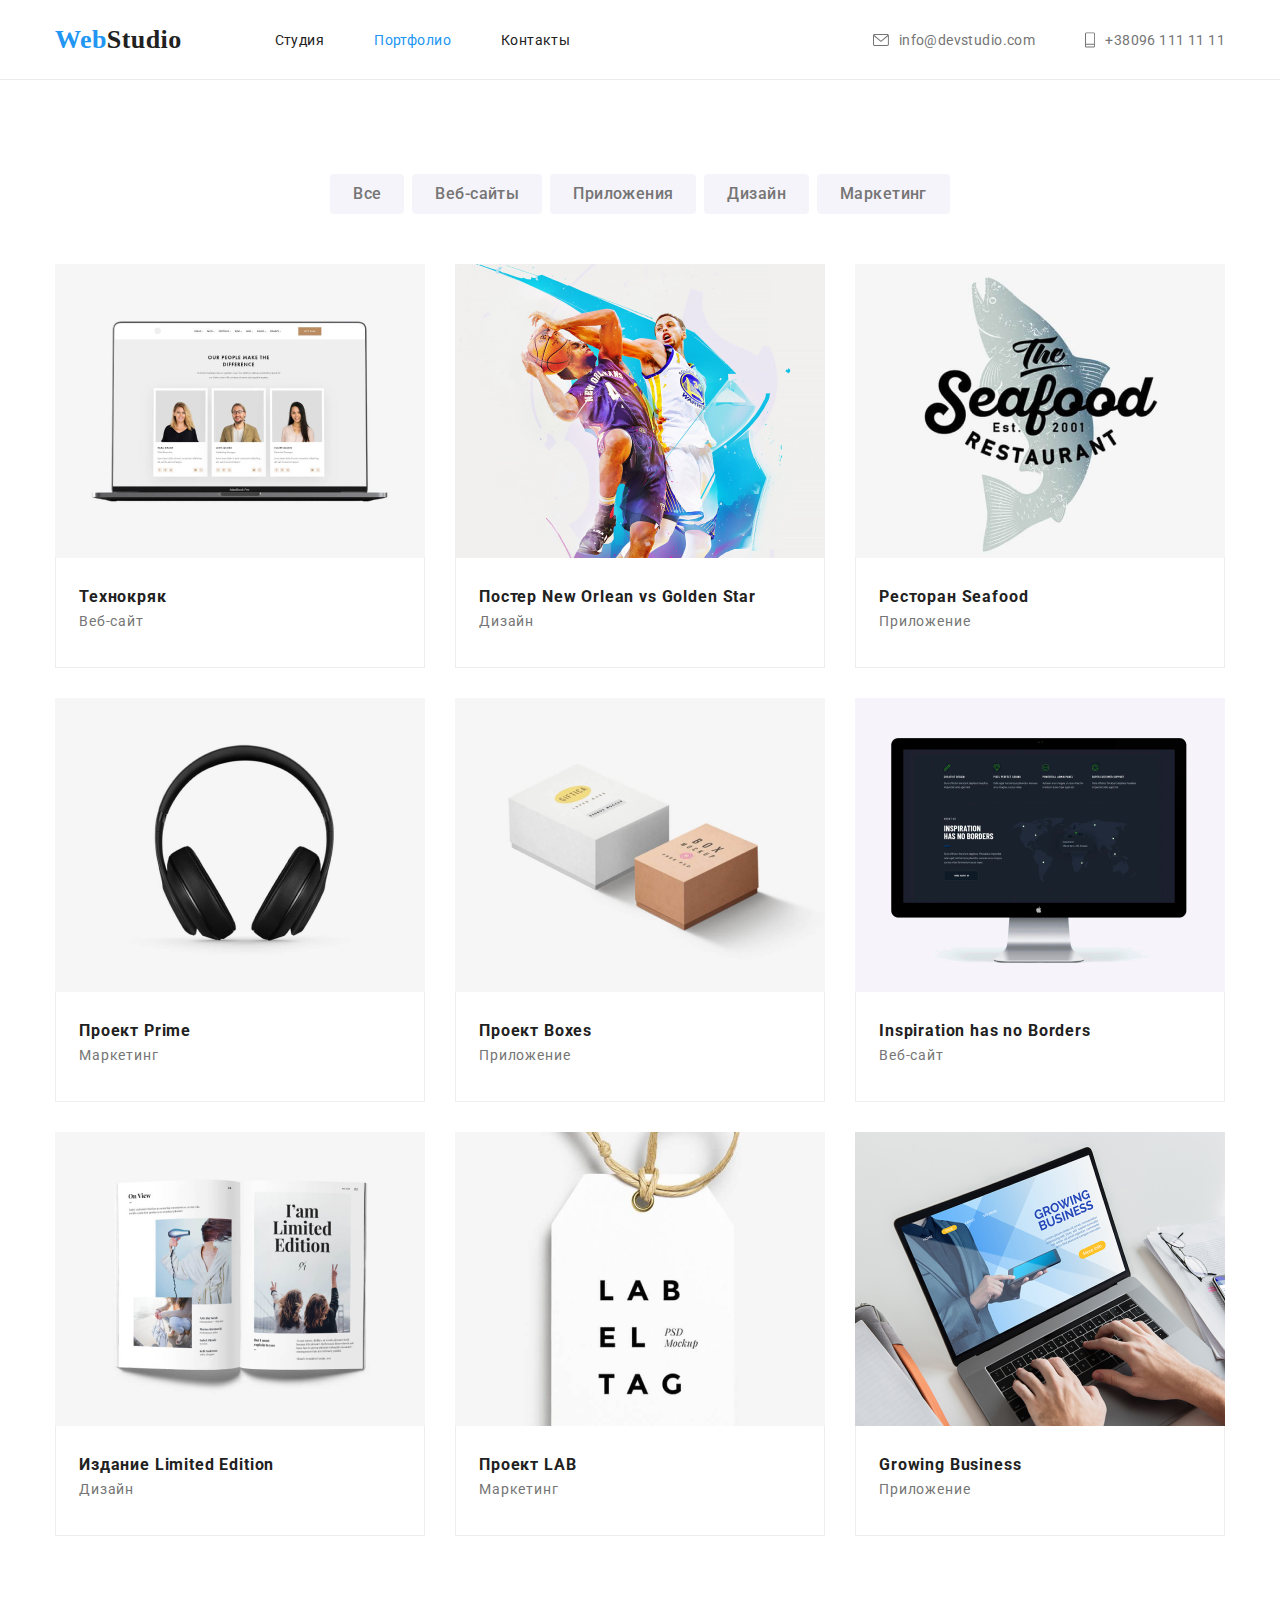
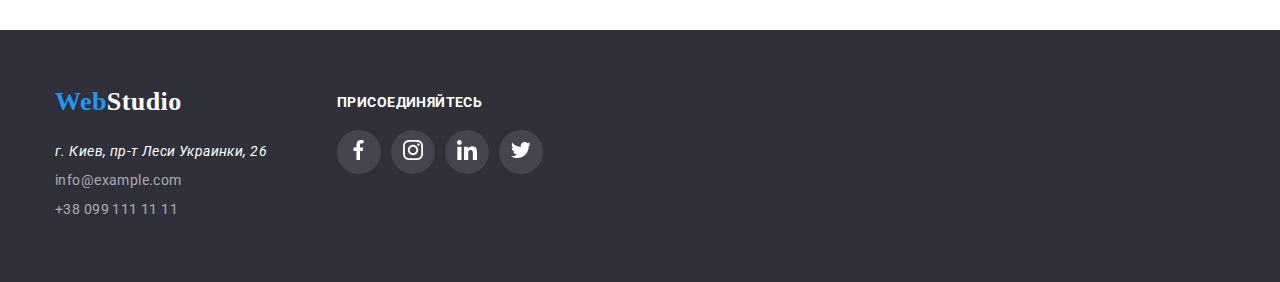
==== portfolio.html @ 9bc7f553 "перенос дз4 в дз5" ====
<!DOCTYPE html>
<html lang="ru">
<head>
    <meta charset="UTF-8">
    <meta name="viewport" content="width=device-width, initial-scale=1.0">
    <link rel="stylesheet" href="./CSS/styles.css">  
    <link rel="stylesheet" href="./CSS/normalize.css">                   
    <link href="https://fonts.googleapis.com/css2?family=Roboto:ital,wght@0,400;1,100&display=fallback" rel="stylesheet">

    <title>Портфолио веб-студии WebStudio</title>
</head>
<body>
    <header>
        <div class="container flexbox">
            <nav class="navv">
        <p class="logo"><a href="./"><span>Web</span>Studio</a></p>
        <ul class="navigation list">
            <li class="menu-list">
                <a href="./">Студия</a>
            </li>
            <li class="menu-list">
                <a href="./portfolio.html" style="color:#2196F3;">Портфолио</a>
            </li>
            <li class="menu-list">
                <a href="/">Контакты</a>
            </li>
        </ul>
    </nav>
        <div class="header-contacts">
            <p><a href="mailto:info@devstudio.com" class="mail">
                <svg>
                    <use href="./images/sprite.svg#icon-mail"></use>
                </svg>
                info@devstudio.com</a></p>
            
                <p><a href="tel:380961111111" class="phone">
                    <svg>
                        <use href="./images/sprite.svg#icon-telephone"></use>
                    </svg>
                    +38096 111 11 11</a></p>
                
                </div>
            </div>
    </header>
    <main>
        <section class="filter-of-works">
            <div class="container">
            <ul class="list">
                <li>Все</li>
                <li>Веб-сайты</li>
                <li>Приложения</li>
                <li>Дизайн</li>
                <li>Маркетинг</li>
            </ul>
        </div>
        </section>
<section class="examples">
    <div class="container">
<h2 class="invisible">Примеры наших работ</h2>
<ul class="list">
    <li><img src="./images/portfolio1.png" alt="Технокряк" width="370" height="294">
        <div class="about-work"><h3>Технокряк</h3>
            <p>Веб-сайт</p></div></li>
    <li><img src="./images/portfolio2.png" alt="Постер New Orlean vs Golden Star" width="370" height="294">
        <div class="about-work"><h3>Постер New Orlean vs Golden Star</h3>
            <p>Дизайн</p></div></li>
    <li><img src="./images/portfolio3.png" alt="Ресторан Seafood" width="370" height="294">
        <div class="about-work"><h3>Ресторан Seafood</h3>
            <p>Приложение</p></div></li>
        <li><img src="./images/portfolio4.png" alt="Проект Prime" width="370" height="294">
            <div class="about-work"><h3>Проект Prime</h3>
                <p>Маркетинг </p></div></li>
        <li><img src="./images/portfolio5.png" alt="Проект Boxes" width="370" height="294">
            <div class="about-work"><h3>Проект Boxes</h3>
                <p>Приложение</p></div></li>
        <li><img src="./images/portfolio6.png" alt="Inspiration has no Borders" width="370" height="294">
            <div class="about-work"><h3>Inspiration has no Borders</h3>
                <p>Веб-сайт</p></div></li>
            <li><img src="./images/portfolio7.png" alt="Издание Limited Edition" width="370" height="294">
                <div class="about-work"><h3>Издание Limited Edition</h3>
                    <p>Дизайн</p></div></li>
            <li><img src="./images/portfolio8.png" alt="Проект LAB" width="370" height="294">
                <div class="about-work"><h3>Проект LAB</h3>
                    <p>Маркетинг</p></div></li>
            <li><img src="./images/portfolio9.png" alt="Growing Business" width="370" height="294">
                <div class="about-work"><h3>Growing Business</h3>
                    <p>Приложение</p></div></li>
</ul>
</div>
</section>

    </main>
    <footer>
        <div class="container">
            <div class="find-us">
                <div class="contact-us">
                    <p class="footer-logo"><span>Web</span>Studio</p>
                    <address>
                    <p>   г. Киев, пр-т Леси Украинки, 26
                    </p>
                    </address>
                    <p><a href="mailto:info@example.com">info@example.com</a></p>
                    <p><a href="tel:380991111111">+38 099 111 11 11</a>
                    </p>
                </div>
                <div class="footer-social"> 
                    <p>Присоединяйтесь</p>
                    <ul class="social list">
                        <li class="social-icon"><button class="but-icon"><svg>
                            <use href="./images/sprite.svg#icon-facebook"></use>
                        </svg></button></li>
                        <li class="social-icon"><button class="but-icon"><svg>
                            <use href="./images/sprite.svg#icon-instagram"></use>
                        </svg></button></li>
                        <li class="social-icon"><button class="but-icon"><svg>
                            <use href="./images/sprite.svg#icon-linkedin"></use>
                        </svg></button></li>
                        <li class="social-icon"><button class="but-icon"><svg>
                            <use href="./images/sprite.svg#icon-twitter"></use>
                        </svg></button></li>
                    </ul>
                </div>
            </div>
            
        </div>
   </footer>
</body>
</html>
---- CSS/styles.css ----
* {
    margin: 0;
    padding:  0px 0px 0px 0px;
}
:root {
    --white: #ffffff;
    --active: #757575;
    --black: #212121;
    --blue: #2196F3;
    --white-transp:rgba(255, 255, 255, 0.6);
    --gray: #F5F4FA;
    --pictures:#AFB1B8;
}
body {
    background-color: var(--white);
    font-family: Roboto;
    font-style: normal;
    font-weight: normal;
    font-size: 14px;
    line-height: 24px;    
    letter-spacing: 0.03em;
    color: var(--active);
}
*::selection{
    background-color: yellowgreen;
}
.container {
    width: 1200px;
    padding: 0 15px;
    margin: 0 auto;

}
.flexbox {
    display: flex;
    justify-content: space-between;
}
h1, h2, h3, h4, h5, h6 {
    color: var(--black);
}
h2 {
    font-size: 36px;
    margin-bottom: 55px;
    text-align: center;
font-family: 'Roboto';
}
h3 {
    font-size: 16px;
}

p {
    margin: 0 0 0px 0;
}
header {
    background-image: url(../images/line-header.png);
    background-position: bottom;
    background-repeat: repeat-x;

}
header .container{
    height: 80px;
    text-align: center;
    
}
.navv {
    display: flex;
    align-items: center;

}
.list {
list-style-type: none;
margin: 0;
padding: 0;
}
.logo {
    font-size: 26px; 
  font-weight: bold;
    font-family: Raleway;
    font-style: normal;
}
.logo a {
    color: var(--black); 
    text-decoration: none;
}
.logo span {
    color: var(--blue);
}
.navigation {
    display: flex;
    margin-left: 93px;
}
.menu-list {
    font-size: 14px;
margin-right: 50px;
    }
    .navigation .menu-list:last-child {
        margin-right: 0px;
    }
    .navigation a {
        text-decoration: none;
        color: var(--black);
    }
    .menu-list a:hover, .menu-list a:focus {
color: var(--blue);
    }

.header-contacts {
    display: flex;
    align-items: center;
}
.header-contacts p {
    margin-left: 50px;
}
.header-contacts p:first-child {
    margin-left: 0px;

}


.header-contacts a{
    display: flex;
    align-items: center;
    padding: 0;
}
.header-contacts a{
    color: var(--active);
    text-decoration: none;
}
.header-contacts a:hover, .header-contacts a:focus {
    color: var(--blue);
}
.mail svg {
    width: 16px;
    height: 12px;
    margin-right: 10px;
    fill:var(--active);
}
.mail:hover svg,  .mail:focus svg {
    fill: var(--blue);
}
.phone svg {
    width: 10px;
    height: 16px;
    margin-right: 10px;
    fill:var(--active);
}
.phone:hover svg,  .phone:focus svg {
    fill: var(--blue);
}
/* .mail::before {
    content: "";
    width: 16px;
  height: 12px;
    margin-right: 10px;
    background-image: url(../images/icons/mail.svg);
    background-repeat: no-repeat;
} 
.phone::before {
    content: "";
    width: 10px;
  height: 16px;
    margin-right: 10px;
    background-image: url(../images/icons/telephone.svg);
    background-repeat: no-repeat;
}*/

.maininfo {
height: 600px;
background-image: linear-gradient(rgba(47, 48, 58, 0.4) 50%, rgba(47, 48, 58, 0.4) 100%), url(../images/webstudio-banner.jpg);
background-repeat: no-repeat, no-repeat;
background-position-x: center, center;
background-size: 1600px, 1600px;
text-align: center;
padding-top: 200px;
}
.mainslogan {
padding: 30px;
font-family: Roboto;
font-style: normal;
font-weight: 900;
font-size: 44px;
line-height: 60px;
text-align: center;
letter-spacing: 0.06em;
text-transform: uppercase;
color: var(--white);
}
button {
    background-color: var(--blue);
}

.order-service {
width: 200px;
height: 50px;
background-color: var(--blue);
font-family: Roboto;
font-style: normal;
font-weight: bold;
font-size: 16px;
line-height: 30px;
text-align: center;
letter-spacing: 0.06em;
padding: 10px 30px;
color: var(--white);
border-radius: 4px;
}
.qualities {
    font-size: 14px;
    padding: 94px 15px;
    letter-spacing: 0.03em;
    font-weight: normal;
}
.qualities h3 {
    text-transform: uppercase;
    font-size: 14px;
    margin:0 0 10px 0px;


}
.qualities ul{
    display: flex;
}
.item-1, .item-2, .item-3, .item-4{
    width:270px;
    margin: 0 30px 0 -5px;
   
}
.special-aspects:last-child {
    margin-right: 0px;

}
.special-aspects::before{
    content:"";
    display: block;
    width: 270px;
    height: 120px;
    margin-bottom: 30px;
    background-color: var(--gray);
    background-position: center top 30px;
    border-radius: 4px;
background-repeat: no-repeat;
}
.item-1::before{
    background-image: url(../images/icons/details.png);
}
.item-2::before{
    background-image: url(../images/icons/clock.png);
}
.item-3::before{
    background-image: url(../images/icons/diagram.png);

}
.item-4::before{
    background-image: url(../images/icons/technologies.png);

}

.what-we-do ul {
    display: flex;
    justify-content: space-between;
    padding-bottom: 94px;
}

.what-we-do1 {
    margin-right: 30px;
}
.what-we-do1:last-child {
    margin-right: 0px;
}

.our-team {
    background: var(--gray) repeat-x;
    padding: 94px 15px;
}

.list-of-teammates{
    display: flex;
    
}
.team {
    background: var(--white);  
    box-shadow: 0px 1px 3px rgba(0, 0, 0, 0.12), 0px 1px 1px rgba(0, 0, 0, 0.14), 0px 2px 1px rgba(0, 0, 0, 0.2);
    border-radius: 0px 0px 4px 4px;
    margin: 0 30px 30px 0;
    width: 270px;
   

}
.teammate {
    text-align: center;
    padding: 30px 0 30px 0;
}
/* начало иконки соцсетей */
.but-icon {
    background-color: var(--white);
    border:none;
    margin-right: 10px;
    padding: 0px;
    width: 44px;
    height: 44px;
    border-radius: 50%;

}
.social {
    display: flex;
    justify-content: center;
    margin-top: 16px;
}
.but-icon svg {
    width: 20px;
height: 20px;
border:none;
fill:var(--pictures);
}

.but-icon:hover svg, .but-icon:focus svg{
    fill:var(--white);
}
.but-icon:hover, .but-icon:focus {
    background-color:var(--blue);

    border-radius: 50%;
} 
/* конец иконки соцсетей */
.customers {
    padding-top: 94px;
    padding-bottom: 94px;
}
.customers ul {
    display: flex;
}
.customer-logo a {
    display: block;
    border: 1px solid var(--pictures);
    border-radius: 4px;
    width: 170px;
    height: 90px;
    margin-right: 30px;
    padding: 22px 45px;
}
.customer-logo a:hover, .customer-logo a:focus {
    border: 1px solid var(--blue);
}
.customer-logo a:hover svg, .customer-logo a:focus svg {
fill:var(--blue);
}
.customer-logo svg {
    fill: var(--pictures);
    
    width: 80px;
    height: 45px;
}

.invisible {
    display:none;
}
/* -----Портфолио------- */
.filter-of-works ul{
    display: flex;
    justify-content: center;
    margin-top: 94px;
    margin-bottom: 50px;
}
.filter-of-works li {
    margin-right: 8px;
    border: 1px solid var(--gray);
    background: var(--gray);
border-radius: 4px;
font-style: normal;
font-weight: 500;
font-size: 16px;
line-height: 26px;
padding: 6px 22px;
}
.filter-of-works li:last-child{
    margin-right: 0px;
}
.filter-of-works li:hover, .filter-of-works li:focus {
  background: var(--blue);
  color: var(--white);
  cursor: pointer;
}

.examples ul {
    display: flex;
    flex-direction: row;
    flex-wrap: wrap;
    margin-bottom: 64px;
}
.examples li {
margin: 0 30px 30px 0;
background-image: url(../images/container-item.png);
height: 404px;}

.examples li:nth-child(3n) {
    margin: 0 0px 30px 0;
    }
    .examples li:hover, .examples li:focus {
        cursor: pointer;
box-shadow: 0px 1px 1px rgba(0, 0, 0, 0.12), 0px 4px 4px rgba(0, 0, 0, 0.06), 1px 4px 6px rgba(0, 0, 0, 0.16);
}

.about-work {
letter-spacing: 0.06em;
text-indent: 24px;
margin-bottom: 20px;
margin-top: 20px;
}
.about-work h3 {
    display: block;
    max-width: 346px;
}















footer {
    height: 252px;
    background: url(../images/banner.png) repeat-x;
    color: var(--white);
    padding: 60px 15px 60px 15px;
}

footer a {
color: var(--white-transp);
text-decoration: none;
}
footer a:hover, footer a:focus {
color: var(--blue);
text-decoration: none;
}
footer p {
    margin-bottom: 5px;
    }
.footer-logo {
    font-size: 26px;
    padding-bottom: 20px;
    font-weight: bold;
    font-family: Raleway;
    font-style: normal;
    width: 100px;
}
.footer-logo span {
    color: var(--blue);
}
.find-us {
    display: flex;
}
.footer-social {
    text-transform: uppercase;
    margin-left: 70px;
    font-weight: bold;
}
footer .but-icon {
    background-color:rgba(255, 255, 255, 0.1);
}
footer .but-icon svg{
fill:var(--white);}
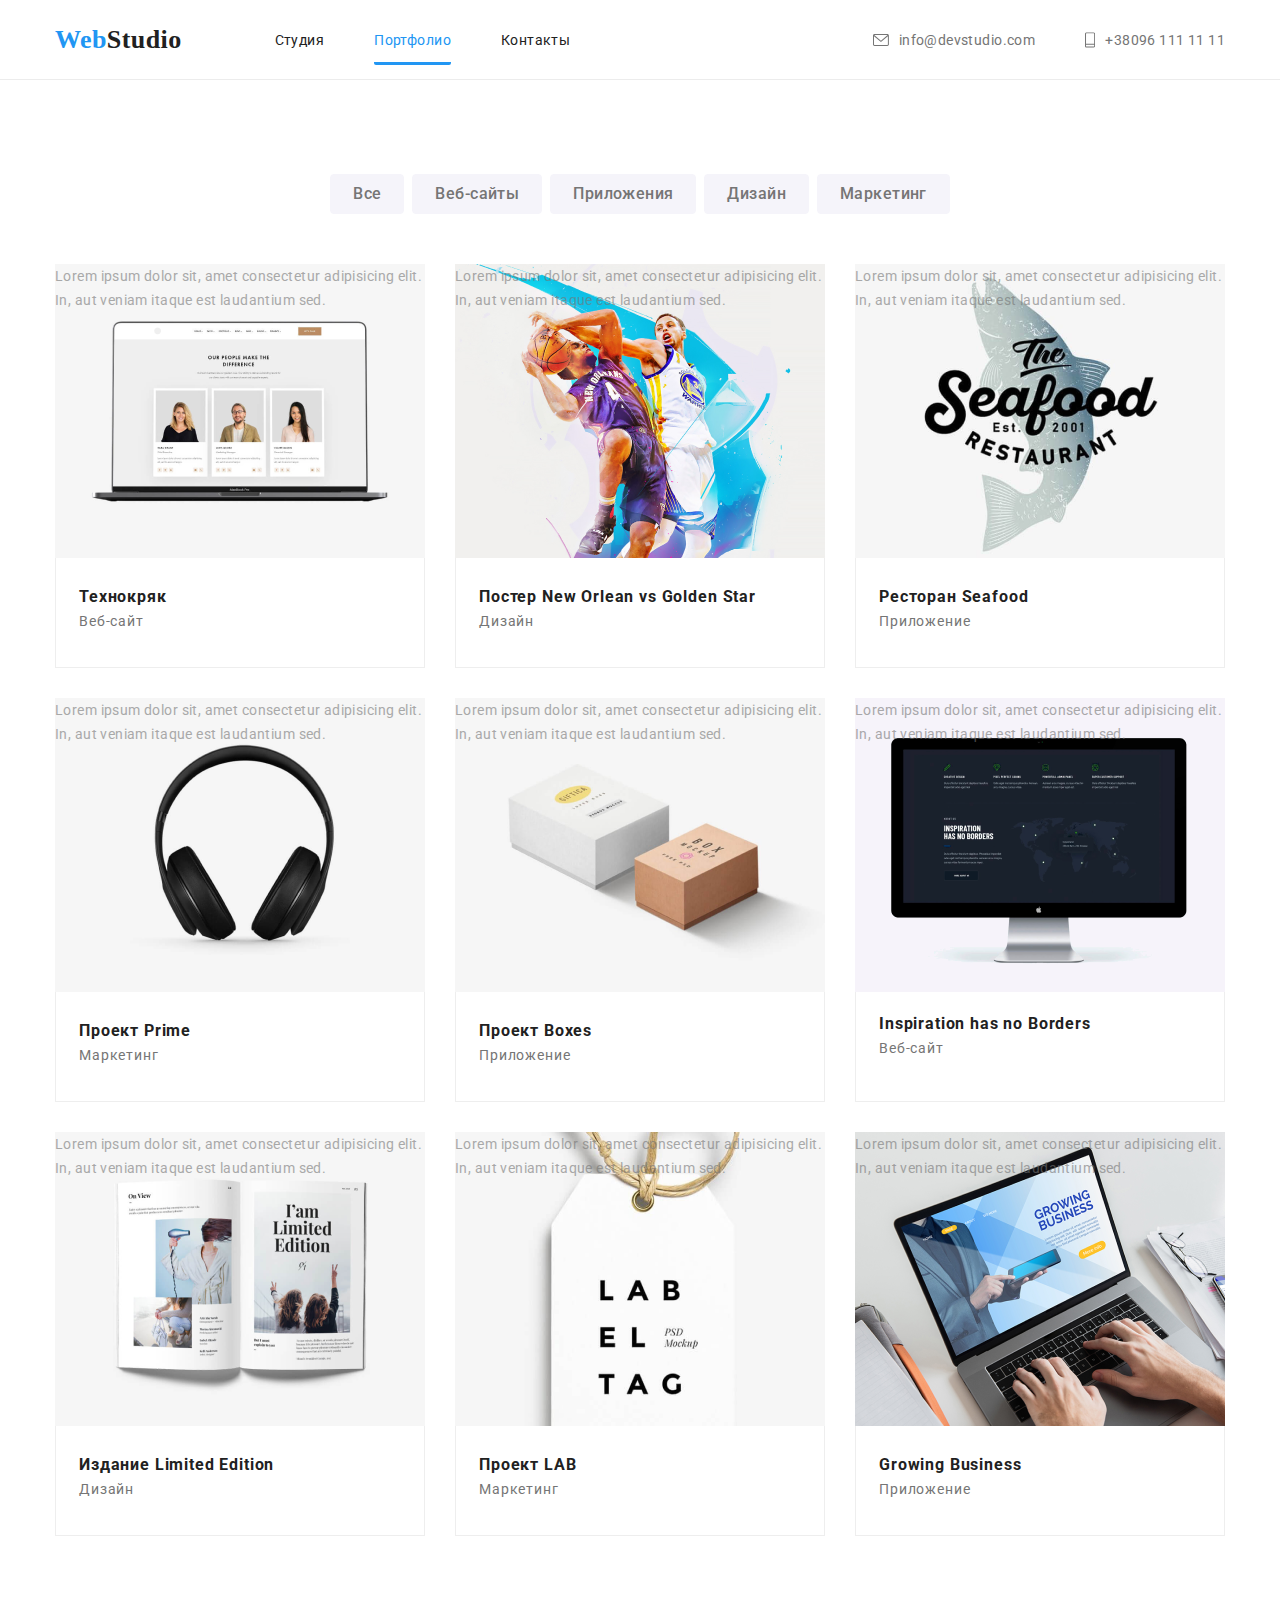
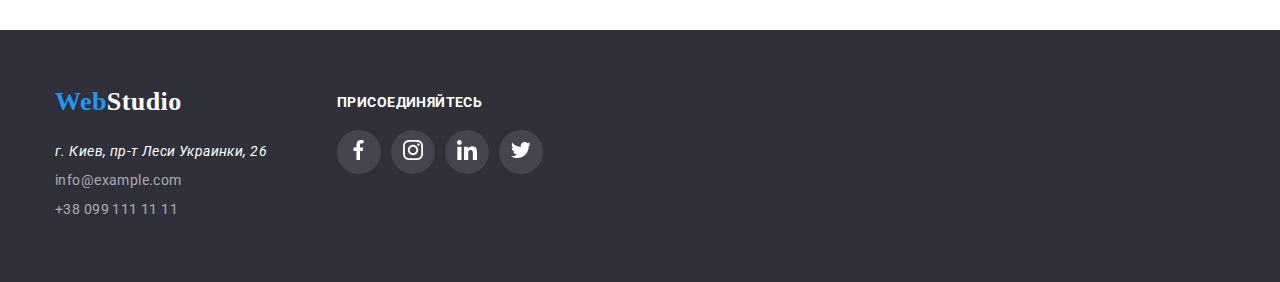
==== commit 0cc894f2: "половина дз5" ====
--- a/portfolio.html
+++ b/portfolio.html
@@ -5,9 +5,9 @@
     <meta name="viewport" content="width=device-width, initial-scale=1.0">
     <link rel="stylesheet" href="./CSS/styles.css">  
     <link rel="stylesheet" href="./CSS/normalize.css">                   
-    <link href="https://fonts.googleapis.com/css2?family=Roboto:ital,wght@0,400;1,100&display=fallback" rel="stylesheet">
+    <link href="https://fonts.googleapis.com/css2?family=Roboto:ital,wght@0,300;1,100&display=fallback" rel="stylesheet">
 
-    <title>Портфолио веб-студии WebStudio</title>
+    <title>WebStudio - разработка программного обеспечения</title>
 </head>
 <body>
     <header>
@@ -16,24 +16,24 @@
         <p class="logo"><a href="./"><span>Web</span>Studio</a></p>
         <ul class="navigation list">
             <li class="menu-list">
-                <a href="./">Студия</a>
+                <a href="./" class="animation">Студия</a>
             </li>
             <li class="menu-list">
-                <a href="./portfolio.html" style="color:#2196F3;">Портфолио</a>
+                <a href="./portfolio.html" style="color:#2196F3;" class="active animation">Портфолио</a>
             </li>
             <li class="menu-list">
-                <a href="/">Контакты</a>
+                <a href="/" class="animation">Контакты</a>
             </li>
         </ul>
     </nav>
         <div class="header-contacts">
-            <p><a href="mailto:info@devstudio.com" class="mail">
+            <p><a href="mailto:info@devstudio.com" class="mail animation">
                 <svg>
                     <use href="./images/sprite.svg#icon-mail"></use>
                 </svg>
                 info@devstudio.com</a></p>
             
-                <p><a href="tel:380961111111" class="phone">
+                <p><a href="tel:380961111111" class="phone animation">
                     <svg>
                         <use href="./images/sprite.svg#icon-telephone"></use>
                     </svg>
@@ -46,11 +46,11 @@
         <section class="filter-of-works">
             <div class="container">
             <ul class="list">
-                <li>Все</li>
-                <li>Веб-сайты</li>
-                <li>Приложения</li>
-                <li>Дизайн</li>
-                <li>Маркетинг</li>
+                <li class="animation">Все</li>
+                <li class="animation">Веб-сайты</li>
+                <li class="animation">Приложения</li>
+                <li class="animation">Дизайн</li>
+                <li class="animation">Маркетинг</li>
             </ul>
         </div>
         </section>
@@ -58,32 +58,41 @@
     <div class="container">
 <h2 class="invisible">Примеры наших работ</h2>
 <ul class="list">
-    <li><img src="./images/portfolio1.png" alt="Технокряк" width="370" height="294">
-        <div class="about-work"><h3>Технокряк</h3>
+    <li class="example animation"><div class="large-descr"><img src="./images/portfolio1.png" alt="Технокряк" width="370" height="294">
+        <p>Lorem ipsum dolor sit, amet consectetur adipisicing elit. In, aut veniam itaque est laudantium sed.
+        </p><div class="about-work"><h3>Технокряк</h3>
             <p>Веб-сайт</p></div></li>
-    <li><img src="./images/portfolio2.png" alt="Постер New Orlean vs Golden Star" width="370" height="294">
-        <div class="about-work"><h3>Постер New Orlean vs Golden Star</h3>
+    <li class="example animation"><div class="large-descr"><img src="./images/portfolio2.png" alt="Постер New Orlean vs Golden Star" width="370" height="294">
+        <p>Lorem ipsum dolor sit, amet consectetur adipisicing elit. In, aut veniam itaque est laudantium sed.
+        </p><div class="about-work"><h3>Постер New Orlean vs Golden Star</h3>
             <p>Дизайн</p></div></li>
-    <li><img src="./images/portfolio3.png" alt="Ресторан Seafood" width="370" height="294">
-        <div class="about-work"><h3>Ресторан Seafood</h3>
+    <li class="example animation"><div class="large-descr"><img src="./images/portfolio3.png" alt="Ресторан Seafood" width="370" height="294">
+        <p>Lorem ipsum dolor sit, amet consectetur adipisicing elit. In, aut veniam itaque est laudantium sed.
+        </p><div class="about-work"><h3>Ресторан Seafood</h3>
             <p>Приложение</p></div></li>
-        <li><img src="./images/portfolio4.png" alt="Проект Prime" width="370" height="294">
-            <div class="about-work"><h3>Проект Prime</h3>
+        <li class="example animation"><div class="large-descr"><img src="./images/portfolio4.png" alt="Проект Prime" width="370" height="294">
+            <p>Lorem ipsum dolor sit, amet consectetur adipisicing elit. In, aut veniam itaque est laudantium sed.
+        </p><div class="about-work"><h3>Проект Prime</h3>
                 <p>Маркетинг </p></div></li>
-        <li><img src="./images/portfolio5.png" alt="Проект Boxes" width="370" height="294">
-            <div class="about-work"><h3>Проект Boxes</h3>
+        <li class="example animation"><div class="large-descr"><img src="./images/portfolio5.png" alt="Проект Boxes" width="370" height="294">
+            <p>Lorem ipsum dolor sit, amet consectetur adipisicing elit. In, aut veniam itaque est laudantium sed.
+        </p><div class="about-work"><h3>Проект Boxes</h3>
                 <p>Приложение</p></div></li>
-        <li><img src="./images/portfolio6.png" alt="Inspiration has no Borders" width="370" height="294">
+        <li class="example animation"><div class="large-descr"><div class="large-descr"><img src="./images/portfolio6.png" alt="Inspiration has no Borders" width="370" height="294">
+        <p>Lorem ipsum dolor sit, amet consectetur adipisicing elit. In, aut veniam itaque est laudantium sed.
+        </p>
+        </div>
+            
             <div class="about-work"><h3>Inspiration has no Borders</h3>
                 <p>Веб-сайт</p></div></li>
-            <li><img src="./images/portfolio7.png" alt="Издание Limited Edition" width="370" height="294">
-                <div class="about-work"><h3>Издание Limited Edition</h3>
+            <li class="example animation"><div class="large-descr"><img src="./images/portfolio7.png" alt="Издание Limited Edition" width="370" height="294">
+                <p>Lorem ipsum dolor sit, amet consectetur adipisicing elit. In, aut veniam itaque est laudantium sed.</p><div><div class="about-work"><h3>Издание Limited Edition</h3>
                     <p>Дизайн</p></div></li>
-            <li><img src="./images/portfolio8.png" alt="Проект LAB" width="370" height="294">
-                <div class="about-work"><h3>Проект LAB</h3>
+            <li class="example animation"><div class="large-descr"><img src="./images/portfolio8.png" alt="Проект LAB" width="370" height="294">
+                <p>Lorem ipsum dolor sit, amet consectetur adipisicing elit. In, aut veniam itaque est laudantium sed.</p><div><div class="about-work"><h3>Проект LAB</h3>
                     <p>Маркетинг</p></div></li>
-            <li><img src="./images/portfolio9.png" alt="Growing Business" width="370" height="294">
-                <div class="about-work"><h3>Growing Business</h3>
+            <li class="example animation"><div class="large-descr"><img src="./images/portfolio9.png" alt="Growing Business" width="370" height="294">
+                <p>Lorem ipsum dolor sit, amet consectetur adipisicing elit. In, aut veniam itaque est laudantium sed.</p><div><div class="about-work"><h3>Growing Business</h3>
                     <p>Приложение</p></div></li>
 </ul>
 </div>
@@ -99,23 +108,23 @@
                     <p>   г. Киев, пр-т Леси Украинки, 26
                     </p>
                     </address>
-                    <p><a href="mailto:info@example.com">info@example.com</a></p>
-                    <p><a href="tel:380991111111">+38 099 111 11 11</a>
+                    <p><a href="mailto:info@example.com" class="animation">info@example.com</a></p>
+                    <p><a href="tel:380991111111" class="animation">+38 099 111 11 11</a>
                     </p>
                 </div>
                 <div class="footer-social"> 
                     <p>Присоединяйтесь</p>
                     <ul class="social list">
-                        <li class="social-icon"><button class="but-icon"><svg>
+                        <li class="social-icon"><button class="but-icon animation"><svg>
                             <use href="./images/sprite.svg#icon-facebook"></use>
                         </svg></button></li>
-                        <li class="social-icon"><button class="but-icon"><svg>
+                        <li class="social-icon"><button class="but-icon animation"><svg>
                             <use href="./images/sprite.svg#icon-instagram"></use>
                         </svg></button></li>
-                        <li class="social-icon"><button class="but-icon"><svg>
+                        <li class="social-icon"><button class="but-icon animation"><svg>
                             <use href="./images/sprite.svg#icon-linkedin"></use>
                         </svg></button></li>
-                        <li class="social-icon"><button class="but-icon"><svg>
+                        <li class="social-icon"><button class="but-icon animation"><svg>
                             <use href="./images/sprite.svg#icon-twitter"></use>
                         </svg></button></li>
                     </ul>
--- a/CSS/styles.css
+++ b/CSS/styles.css
@@ -9,7 +9,7 @@
     --blue: #2196F3;
     --white-transp:rgba(255, 255, 255, 0.6);
     --gray: #F5F4FA;
-    --pictures:#AFB1B8;
+    --pictures-gray:#AFB1B8;
 }
 body {
     background-color: var(--white);
@@ -88,10 +88,6 @@
     display: flex;
     margin-left: 93px;
 }
-.menu-list {
-    font-size: 14px;
-margin-right: 50px;
-    }
     .navigation .menu-list:last-child {
         margin-right: 0px;
     }
@@ -99,9 +95,45 @@
         text-decoration: none;
         color: var(--black);
     }
-    .menu-list a:hover, .menu-list a:focus {
+    .menu-list {
+        font-size: 14px;
+    margin-right: 50px;
+        }
+    .menu-list:hover a, .menu-list:focus a {
 color: var(--blue);
     }
+    .menu-list a{
+        position: relative;
+    }
+
+.menu-list a::after {
+    content: "";
+    position: absolute;
+}
+.menu-list:hover a::after {
+    content: "";
+display: block;
+    width: 100%;
+border-radius:0 0 2px 2px;
+margin-top: 10px;
+    height: 3px;
+    background-color: var(--blue);
+    transition: 250ms cubic-bezier(0.4, 0, 0.2, 1);
+
+}
+.active::after {
+    content: "";
+display: block;
+    width: 100%;
+border-radius:0 0 2px 2px;
+margin-top: 10px;
+    height: 3px;
+    background-color: var(--blue);
+    
+}
+
+
+
 
 .header-contacts {
     display: flex;
@@ -203,6 +235,9 @@
 color: var(--white);
 border-radius: 4px;
 }
+.order-service {
+    cursor: pointer;
+}
 .qualities {
     font-size: 14px;
     padding: 94px 15px;
@@ -261,11 +296,27 @@
 }
 
 .what-we-do1 {
+    position: relative;
+height: 294px;
     margin-right: 30px;
 }
 .what-we-do1:last-child {
     margin-right: 0px;
 }
+.descr-of-work {
+    position: absolute;
+    bottom:0px;
+    left: 0px;
+    color: var(--white);
+text-align: center;
+font-weight: bold;
+font-style: italic;
+    padding-left: 10px;
+    padding-bottom: 5px;
+    background-image: linear-gradient(rgba(47, 48, 58, 0.6) 50%, rgba(47, 48, 58, 0.6) 100%);
+}
+
+
 
 .our-team {
     background: var(--gray) repeat-x;
@@ -309,7 +360,7 @@
     width: 20px;
 height: 20px;
 border:none;
-fill:var(--pictures);
+fill:var(--pictures-gray);
 }
 
 .but-icon:hover svg, .but-icon:focus svg{
@@ -328,23 +379,23 @@
 .customers ul {
     display: flex;
 }
-.customer-logo a {
+.customer-logo {
     display: block;
-    border: 1px solid var(--pictures);
+    border: 1px solid var(--pictures-gray);
     border-radius: 4px;
     width: 170px;
     height: 90px;
     margin-right: 30px;
     padding: 22px 45px;
 }
-.customer-logo a:hover, .customer-logo a:focus {
+.customer-logo:hover, .customer-logo:focus {
     border: 1px solid var(--blue);
 }
-.customer-logo a:hover svg, .customer-logo a:focus svg {
+.customer-logo:hover svg, .customer-logo:focus svg {
 fill:var(--blue);
 }
 .customer-logo svg {
-    fill: var(--pictures);
+    fill: var(--pictures-gray);
     
     width: 80px;
     height: 45px;
@@ -353,7 +404,7 @@
 .invisible {
     display:none;
 }
-/* -----Портфолио------- */
+/* -----Портфолио начало------- */
 .filter-of-works ul{
     display: flex;
     justify-content: center;
@@ -386,17 +437,38 @@
     flex-wrap: wrap;
     margin-bottom: 64px;
 }
-.examples li {
+.example {
 margin: 0 30px 30px 0;
 background-image: url(../images/container-item.png);
-height: 404px;}
-
-.examples li:nth-child(3n) {
+height: 404px;
+position: relative;
+}
+
+.example:nth-child(3n) {
     margin: 0 0px 30px 0;
     }
-    .examples li:hover, .examples li:focus {
+    .example:hover, .example:focus {
         cursor: pointer;
 box-shadow: 0px 1px 1px rgba(0, 0, 0, 0.12), 0px 4px 4px rgba(0, 0, 0, 0.06), 1px 4px 6px rgba(0, 0, 0, 0.16);
+}
+.example::after{
+    content: "";
+    position: absolute;
+}
+
+
+
+.large-descr{
+    position: relative;
+    width: 370px;
+height: 294px;
+}
+.large-descr > p {
+    position: absolute;
+    bcg:var(--blue);
+    opacity: 0.6;
+    top: 0;
+    left: 0;
 }
 
 .about-work {
@@ -409,8 +481,11 @@
     display: block;
     max-width: 346px;
 }
-
-
+/* -----Портфолио конец------- */
+
+.animation {
+transition: 250ms cubic-bezier(0.4, 0, 0.2, 1);
+}
 
 
 
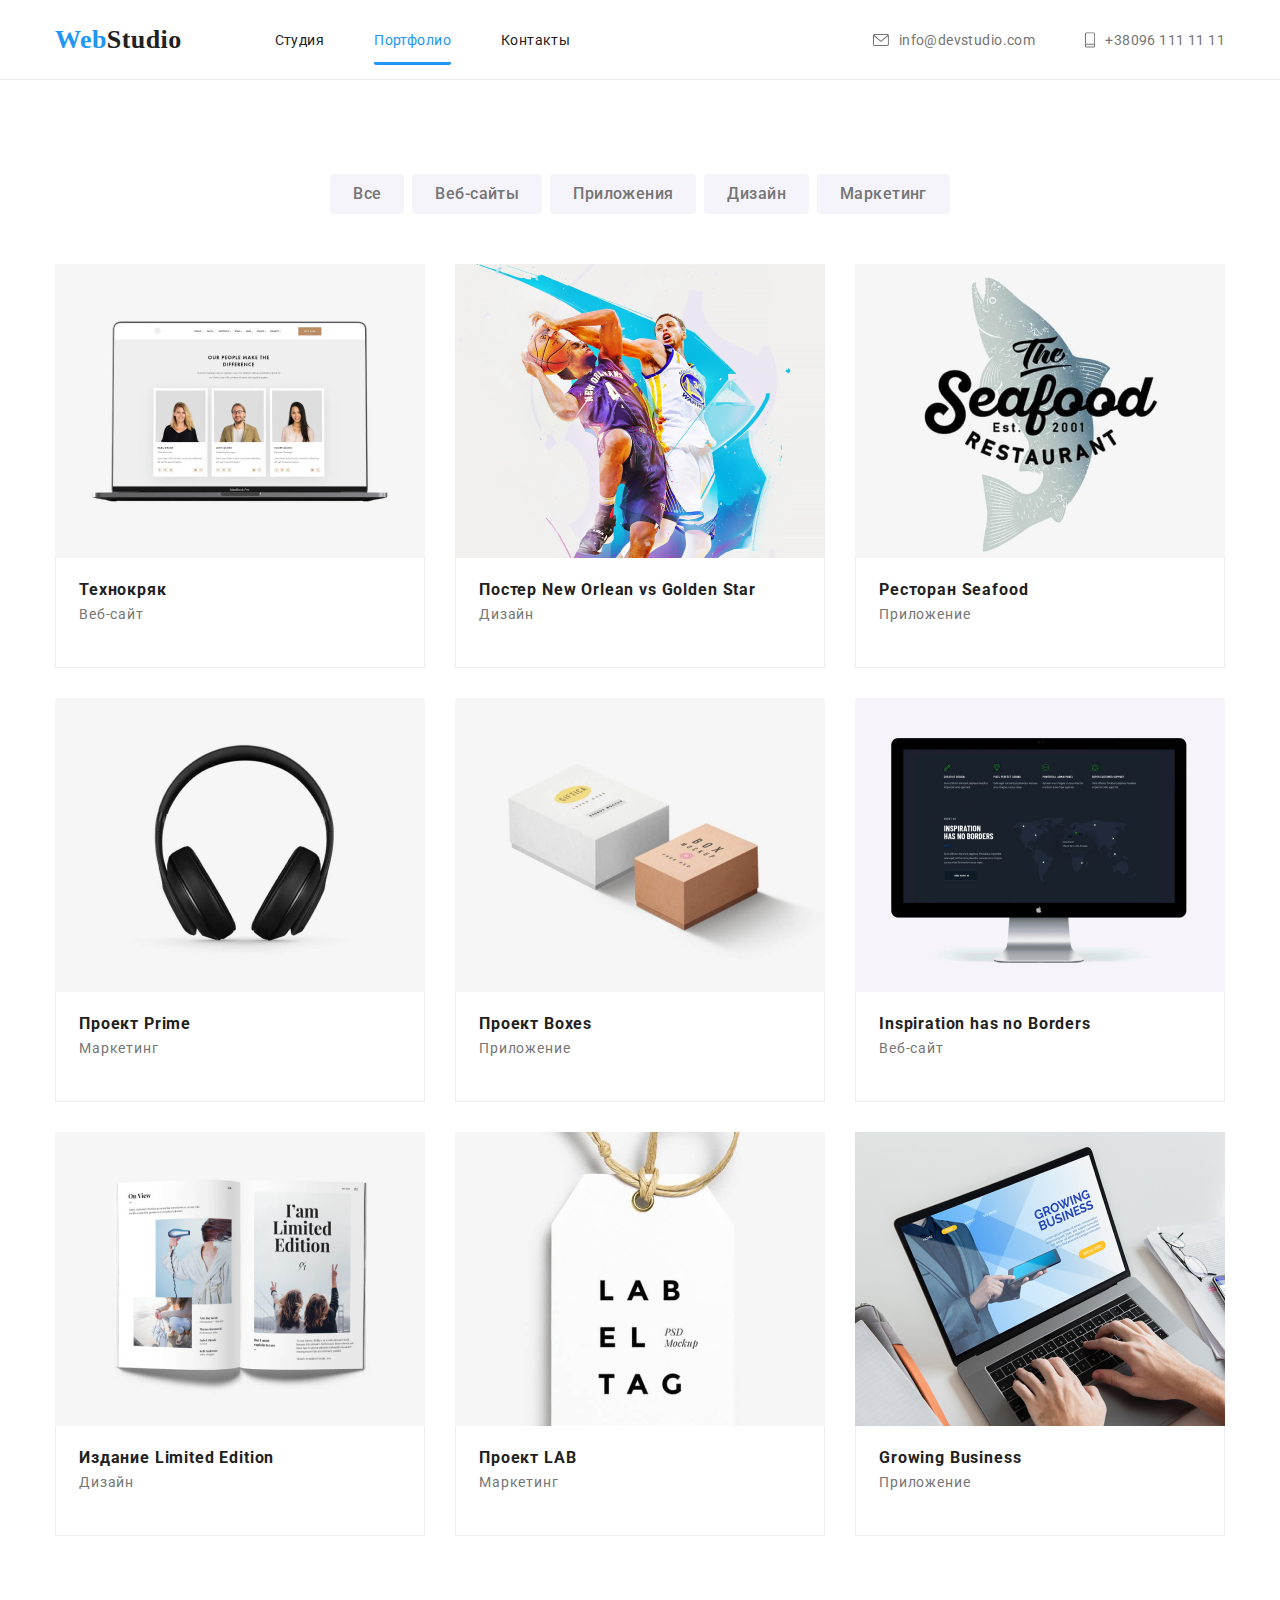
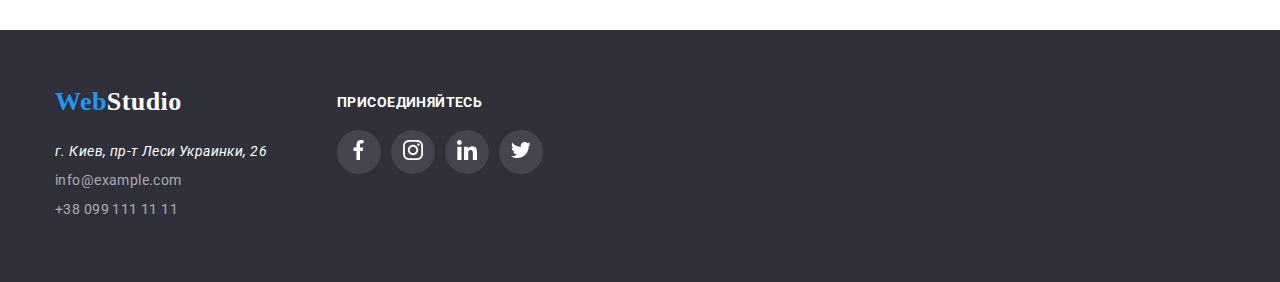
==== commit d7328835: "доделал анимацию по дз5" ====
--- a/portfolio.html
+++ b/portfolio.html
@@ -60,39 +60,38 @@
 <ul class="list">
     <li class="example animation"><div class="large-descr"><img src="./images/portfolio1.png" alt="Технокряк" width="370" height="294">
         <p>Lorem ipsum dolor sit, amet consectetur adipisicing elit. In, aut veniam itaque est laudantium sed.
-        </p><div class="about-work"><h3>Технокряк</h3>
+        </p></div><div class="about-work"><h3>Технокряк</h3>
             <p>Веб-сайт</p></div></li>
     <li class="example animation"><div class="large-descr"><img src="./images/portfolio2.png" alt="Постер New Orlean vs Golden Star" width="370" height="294">
         <p>Lorem ipsum dolor sit, amet consectetur adipisicing elit. In, aut veniam itaque est laudantium sed.
-        </p><div class="about-work"><h3>Постер New Orlean vs Golden Star</h3>
+        </p></div><div class="about-work"><h3>Постер New Orlean vs Golden Star</h3>
             <p>Дизайн</p></div></li>
     <li class="example animation"><div class="large-descr"><img src="./images/portfolio3.png" alt="Ресторан Seafood" width="370" height="294">
         <p>Lorem ipsum dolor sit, amet consectetur adipisicing elit. In, aut veniam itaque est laudantium sed.
-        </p><div class="about-work"><h3>Ресторан Seafood</h3>
+        </p></div><div class="about-work"><h3>Ресторан Seafood</h3>
             <p>Приложение</p></div></li>
         <li class="example animation"><div class="large-descr"><img src="./images/portfolio4.png" alt="Проект Prime" width="370" height="294">
             <p>Lorem ipsum dolor sit, amet consectetur adipisicing elit. In, aut veniam itaque est laudantium sed.
-        </p><div class="about-work"><h3>Проект Prime</h3>
+        </p></div><div class="about-work"><h3>Проект Prime</h3>
                 <p>Маркетинг </p></div></li>
         <li class="example animation"><div class="large-descr"><img src="./images/portfolio5.png" alt="Проект Boxes" width="370" height="294">
             <p>Lorem ipsum dolor sit, amet consectetur adipisicing elit. In, aut veniam itaque est laudantium sed.
-        </p><div class="about-work"><h3>Проект Boxes</h3>
+        </p></div><div class="about-work"><h3>Проект Boxes</h3>
                 <p>Приложение</p></div></li>
-        <li class="example animation"><div class="large-descr"><div class="large-descr"><img src="./images/portfolio6.png" alt="Inspiration has no Borders" width="370" height="294">
+        <li class="example animation"><div class="large-descr"><img src="./images/portfolio6.png" alt="Inspiration has no Borders" width="370" height="294">
         <p>Lorem ipsum dolor sit, amet consectetur adipisicing elit. In, aut veniam itaque est laudantium sed.
         </p>
         </div>
-            
             <div class="about-work"><h3>Inspiration has no Borders</h3>
                 <p>Веб-сайт</p></div></li>
             <li class="example animation"><div class="large-descr"><img src="./images/portfolio7.png" alt="Издание Limited Edition" width="370" height="294">
-                <p>Lorem ipsum dolor sit, amet consectetur adipisicing elit. In, aut veniam itaque est laudantium sed.</p><div><div class="about-work"><h3>Издание Limited Edition</h3>
+                <p>Lorem ipsum dolor sit, amet consectetur adipisicing elit. In, aut veniam itaque est laudantium sed.</p></div><div class="about-work"><h3>Издание Limited Edition</h3>
                     <p>Дизайн</p></div></li>
             <li class="example animation"><div class="large-descr"><img src="./images/portfolio8.png" alt="Проект LAB" width="370" height="294">
-                <p>Lorem ipsum dolor sit, amet consectetur adipisicing elit. In, aut veniam itaque est laudantium sed.</p><div><div class="about-work"><h3>Проект LAB</h3>
+                <p>Lorem ipsum dolor sit, amet consectetur adipisicing elit. In, aut veniam itaque est laudantium sed.</p></div><div class="about-work"><h3>Проект LAB</h3>
                     <p>Маркетинг</p></div></li>
             <li class="example animation"><div class="large-descr"><img src="./images/portfolio9.png" alt="Growing Business" width="370" height="294">
-                <p>Lorem ipsum dolor sit, amet consectetur adipisicing elit. In, aut veniam itaque est laudantium sed.</p><div><div class="about-work"><h3>Growing Business</h3>
+                <p>Lorem ipsum dolor sit, amet consectetur adipisicing elit. In, aut veniam itaque est laudantium sed.</p></div><div class="about-work"><h3>Growing Business</h3>
                     <p>Приложение</p></div></li>
 </ul>
 </div>
--- a/CSS/styles.css
+++ b/CSS/styles.css
@@ -451,24 +451,28 @@
         cursor: pointer;
 box-shadow: 0px 1px 1px rgba(0, 0, 0, 0.12), 0px 4px 4px rgba(0, 0, 0, 0.06), 1px 4px 6px rgba(0, 0, 0, 0.16);
 }
-.example::after{
-    content: "";
-    position: absolute;
-}
-
 
 
 .large-descr{
+    overflow: hidden;
     position: relative;
     width: 370px;
 height: 294px;
 }
 .large-descr > p {
+    /* opacity: 0; */
+
     position: absolute;
-    bcg:var(--blue);
-    opacity: 0.6;
-    top: 0;
-    left: 0;
+background-color: rgba(33, 150, 243, 0.7);
+color: var(--white);
+width: 370px;
+height: 294px;
+transition: 250ms;
+
+}
+.example:hover .large-descr > p {
+opacity:1;
+transform: translateY(-301px);
 }
 
 .about-work {
